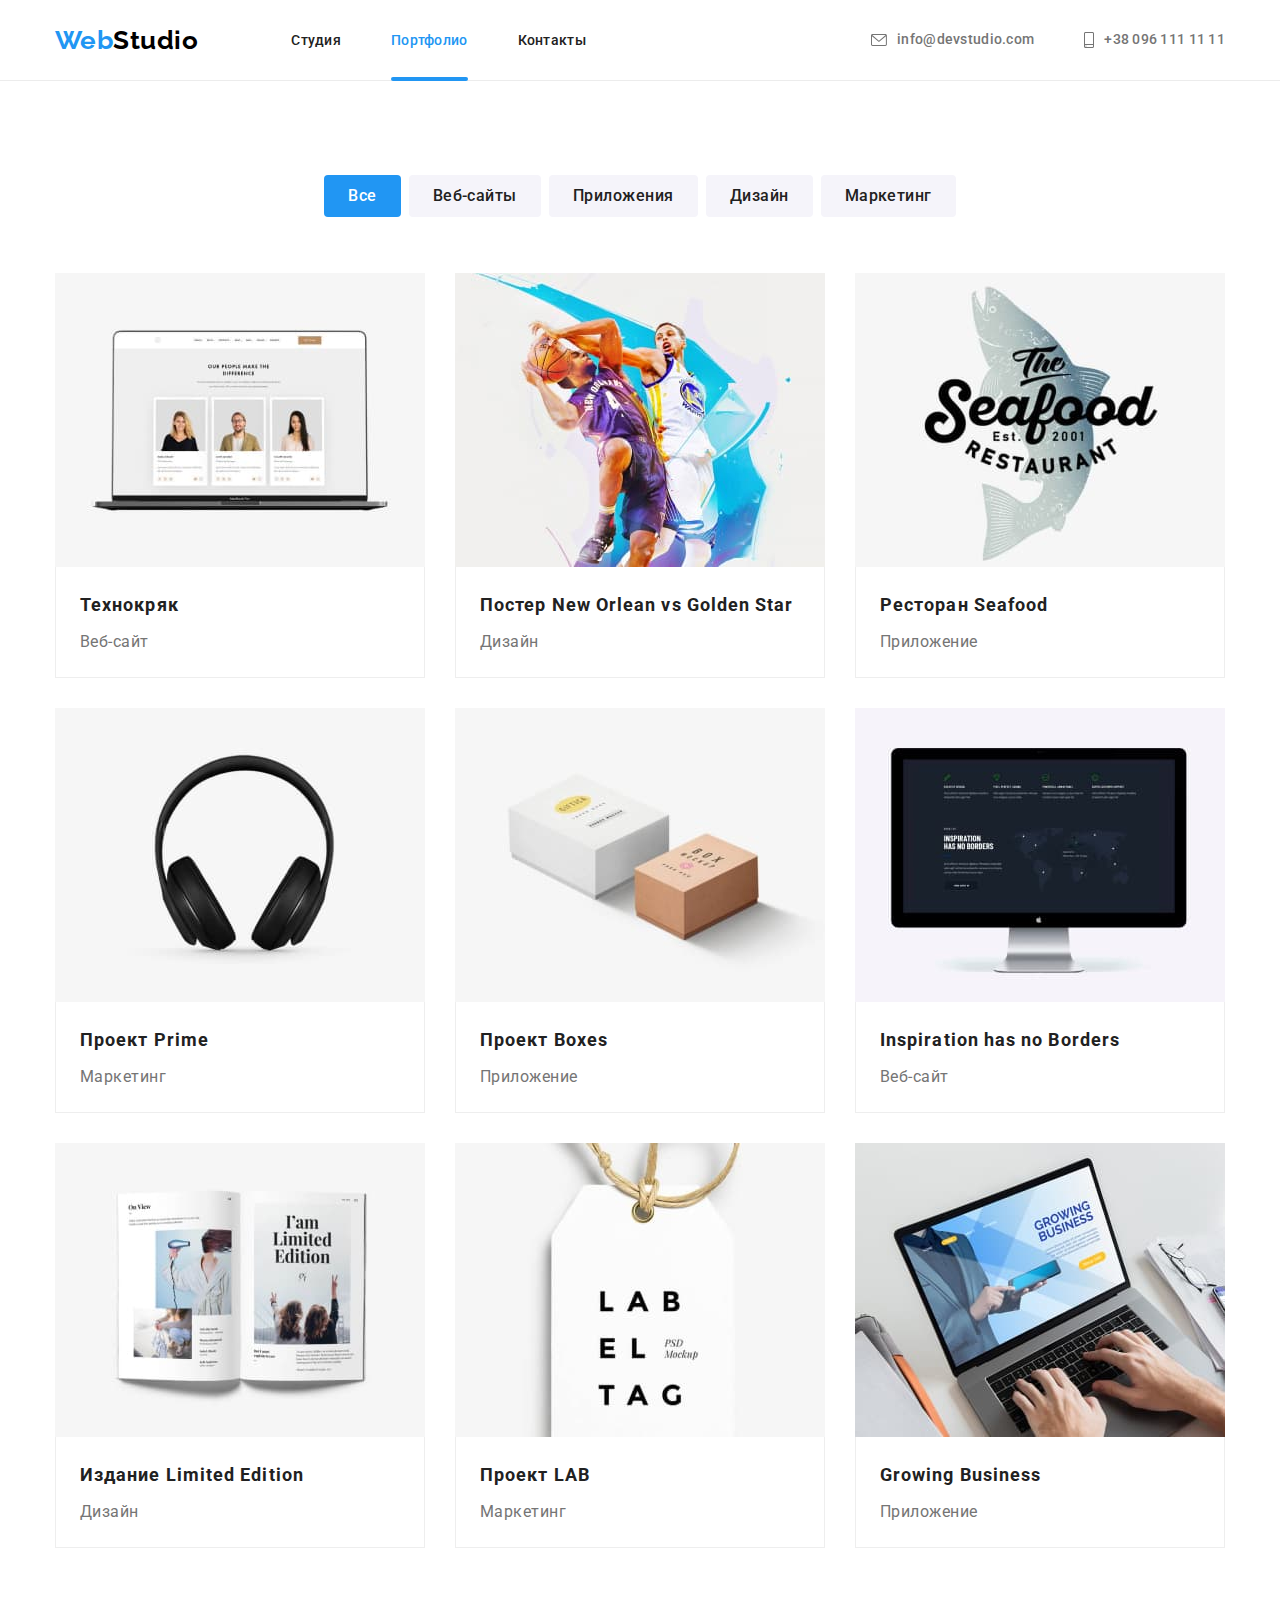
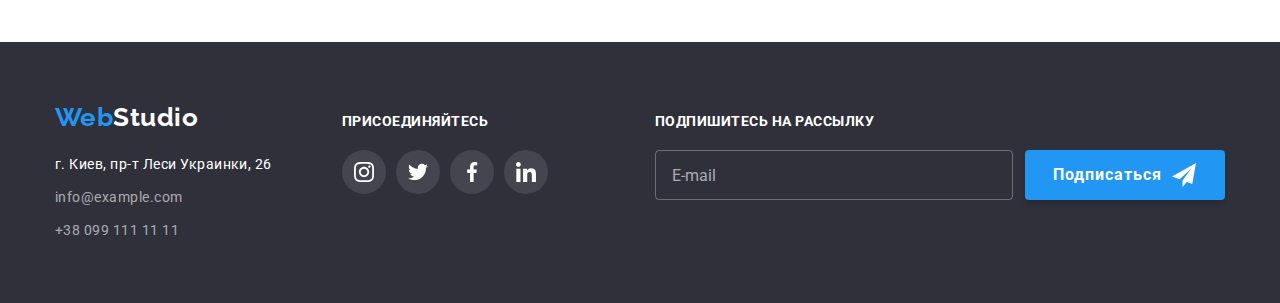
==== portfolio.html @ 930c1655 "basic-hw6-copied" ====
<!DOCTYPE html>
<html lang="ru">

<head>
    <meta charset="UTF-8">
    <meta http-equiv="X-UA-Compatible" content="IE=edge">
    <meta name="viewport" content="width=device-width, initial-scale=1.0">
    <title>Portfolio</title>
    <link rel="stylesheet" href="https://cdnjs.cloudflare.com/ajax/libs/modern-normalize/1.0.0/modern-normalize.min.css">
    <link rel="preconnect" href="https://fonts.gstatic.com">
    <link href="https://fonts.googleapis.com/css2?family=Raleway:wght@700&family=Roboto:wght@400;500;700&display=swap"
        rel="stylesheet">
    <link rel="stylesheet" href="./css/styles.css">
</head>

<body>
    <!-- Header -->
    <header class="header">
        <div class="container header-container">
        <nav class="navigation">
            <a href="./index.html" class="logo-header link" lang="en"><span class="blue-logo-header">Web</span>Studio</a>

            <ul class="navigation-list list">
                <li class="menu-item"><a href="./index.html" class="navigation-link link">Студия</a></li>
                <li class="menu-item"><a href="" class="navigation-link current link">Портфолио</a></li>
                <li class="menu-item"><a href="" class="navigation-link link">Контакты</a></li>
            </ul>
        </nav>
        
        <ul class="header-contacts list">
            <li class="menu-item">
                <a href="mailto:info@devstudio.com" class="contacts-header link">
                <svg class="contact-icon" width="16" height="12">
                    <use href="./images/icons.svg#icon-envelope"></use>
                </svg>
                <span>info@devstudio.com</span>
            </a>
        </li>
            <li class="menu-item">
                <a href="tel:+380961111111" class="contacts-header link">
                    <svg class="contact-icon" width="10" height="16">
                        <use href="./images/icons.svg#icon-smartphone"></use>
                    </svg>
                    <span>+38 096 111 11 11</span>
                </a>
            </li>
        </ul>
        </div>
    </header>

    <!-- Main content -->
    <main>
        <section class="section">
            <div class="container">
            <h1 class="section-title hidden">Портфолио</h1>
            <ul class="filter list">
                <li class="filter-item"><button type="button" class="filter-button main">Все</button></li>
                <li class="filter-item"><button type="button" class="filter-button">Веб-сайты</button></li>
                <li class="filter-item"><button type="button" class="filter-button">Приложения</button></li>
                <li class="filter-item"><button type="button" class="filter-button">Дизайн</button></li>
                <li class="filter-item"><button type="button" class="filter-button">Маркетинг</button></li>
            </ul>
            <ul class="list-of-works list">
                <li class="work-example">
                    <a href="" class="work-example-link link">
                        <div class="work-example-img-wrapper">
                            <img src="./images/portfolioimg1.jpeg" alt="Веб-сайт открыт на ноутбуке" width="370">
                            <p class="overlay">Технокряк это современная площадка распространения коронавируса. Компании используют эту платформу
                                для цифрового
                                шпионажа и атак на защищённые сервера конкурентов.</p>
                        </div>
                        <div class="work-example-text">
                            <h2 class="project-name">Технокряк</h2>
                            <p class="kind-of-work">Веб-сайт</p>
                        </div>
                    </a>
                </li>
                <li class="work-example">
                    <a href="" class="work-example-link link">
                        <div class="work-example-img-wrapper">
                        <img src="./images/portfolioimg2.jpeg" alt="Двое игроков баскетбольной команды" width="370">
                        <p class="overlay">Технокряк это современная площадка распространения коронавируса. Компании используют эту платформу
                            для цифрового
                            шпионажа и атак на защищённые сервера конкурентов.</p>
                            </div>
                        <div class="work-example-text">
                            <h2 class="project-name">Постер New Orlean vs Golden Star</h2>
                            <p class="kind-of-work">Дизайн</p>
                        </div>
                    </a>
                </li>
                <li class="work-example">
                    <a href="" class="work-example-link link">
                        <div class="work-example-img-wrapper">
                        <img src="./images/portfolioimg3.jpeg" alt="Логотип рыбного ресторана" width="370">
                        <p class="overlay">Технокряк это современная площадка распространения коронавируса. Компании используют эту платформу
                            для цифрового
                            шпионажа и атак на защищённые сервера конкурентов.</p>
                        </div>
                        <div class="work-example-text">
                            <h2 class="project-name">Ресторан Seafood</h2>
                            <p class="kind-of-work">Приложение</p>
                        </div>
                    </a>
                </li>
                <li class="work-example">
                    <a href="" class="work-example-link link">
                        <div class="work-example-img-wrapper">
                        <img src="./images/portfolioimg4.jpeg" alt="Беспроводные накладные наушники" width="370">
                        <p class="overlay">Технокряк это современная площадка распространения коронавируса. Компании используют эту платформу
                            для цифрового
                            шпионажа и атак на защищённые сервера конкурентов.</p>
                        </div>
                        <div class="work-example-text">
                            <h2 class="project-name">Проект Prime</h2>
                            <p class="kind-of-work">Маркетинг</p>
                        </div>
                    </a>
                </li>
                <li class="work-example">
                    <a href="" class="work-example-link link">
                        <div class="work-example-img-wrapper">
                        <img src="./images/portfolioimg5.jpeg" alt="Белая и коричневая коробки" width="370">
                        <p class="overlay">Технокряк это современная площадка распространения коронавируса. Компании используют эту платформу
                            для цифрового
                            шпионажа и атак на защищённые сервера конкурентов.</p>
                        </div>
                        <div class="work-example-text">
                            <h2 class="project-name">Проект Boxes</h2>
                            <p class="kind-of-work">Приложение</p>
                        </div>
                    </a>
                </li>
                <li class="work-example">
                    <a href="" class="work-example-link link">
                        <div class="work-example-img-wrapper">
                        <img src="./images/portfolioimg6.jpeg" alt="Веб-сайт на экране компьютера" width="370">
                        <p class="overlay">Технокряк это современная площадка распространения коронавируса. Компании используют эту платформу
                            для цифрового
                            шпионажа и атак на защищённые сервера конкурентов.</p>
                        </div>
                        <div class="work-example-text">
                            <h2 class="project-name">Inspiration has no Borders</h2>
                            <p class="kind-of-work">Веб-сайт</p>
                        </div>
                    </a>
                </li>
                <li class="work-example">
                    <a href="" class="work-example-link link">
                        <div class="work-example-img-wrapper">
                        <img src="./images/portfolioimg7.jpeg" alt="Открытый глянцевый журнал" width="370">
                        <p class="overlay">Технокряк это современная площадка распространения коронавируса. Компании используют эту платформу
                            для цифрового
                            шпионажа и атак на защищённые сервера конкурентов.</p>
                        </div>
                        <div class="work-example-text">
                            <h2 class="project-name">Издание Limited Edition</h2>
                            <p class="kind-of-work">Дизайн</p>
                        </div>
                    </a> 
                </li>
                <li class="work-example">
                    <a href="" class="work-example-link link">
                        <div class="work-example-img-wrapper">
                        <img src="./images/portfolioimg8.jpeg" alt="Картонная бирка" width="370">
                        <p class="overlay">Технокряк это современная площадка распространения коронавируса. Компании используют эту платформу
                            для цифрового
                            шпионажа и атак на защищённые сервера конкурентов.</p>
                        </div>
                        <div class="work-example-text">
                            <h2 class="project-name">Проект LAB</h2>
                            <p class="kind-of-work">Маркетинг</p>
                        </div>
                    </a>
                </li>
                <li class="work-example">
                    <a href="" class="work-example-link link">
                        <div class="work-example-img-wrapper">
                        <img src="./images/portfolioimg9.jpeg" alt="Человек пользуется приложением на ноутбуке" width="370">
                        <p class="overlay">Технокряк это современная площадка распространения коронавируса. Компании используют эту платформу
                            для цифрового
                            шпионажа и атак на защищённые сервера конкурентов.</p>
                        </div>
                        <div class="work-example-text">
                            <h2 class="project-name" lang="en">Growing Business</h2>
                            <p class="kind-of-work">Приложение</p>
                        </div>
                    </a>
                </li>
            </ul>
            </div>
        </section>
    </main>

    <!-- Footer -->
    <footer class="footer">
        <div class="container footer-container">
        <div class="footer-div-one">
        <a href="" class="logo-footer link" lang="en"><span class="blue-logo-footer">Web</span>Studio</a>
        <ul class="list">
            <li class="list-item"><address><p class="address">г. Киев, пр-т Леси Украинки, 26</p></address></li>
            <li class="list-item"><a href="mailto:info@example.com" class="contacts-footer link">info@example.com</a></li>
            <li class="list-item"><a href="tel:+380991111111" class="contacts-footer link">+38 099 111 11 11</a></li>
        </ul>
        </div>
       

        <div class="footer-div-two">
            <h3 class="join-us">присоединяйтесь</h3>
            <ul class="social-list list">
                <li class="social-list-item">
                    <a href="" class="social-list-link in-footer link">
                        <svg class="social-list-icon">
                            <use href="./images/icons.svg#icon-instagram"></use>
                        </svg>
                    </a>
                </li>
                <li class="social-list-item">
                    <a href="" class="social-list-link in-footer link">
                        <svg class="social-list-icon">
                            <use href="./images/icons.svg#icon-twitter"></use>
                        </svg>
                    </a>
                </li>
                <li class="social-list-item">
                    <a href="" class="social-list-link in-footer link">
                        <svg class="social-list-icon">
                            <use href="./images/icons.svg#icon-facebook"></use>
                        </svg>
                    </a>
                </li>
                <li class="social-list-item">
                    <a href="" class="social-list-link in-footer link">
                        <svg class="social-list-icon">
                            <use href="./images/icons.svg#icon-linkedin"></use>
                        </svg>
                    </a>
                </li>
            </ul>
        </div>
        <div class="footer-div-three">
            <p class="subscription-form-title">Подпишитесь на рассылку</p>
            <form action="#" class="subscription-form">
                <input type="email" placeholder="E-mail" name="user-email" class="footer-form-email" required>
                <button type="submit" class="subscribe-btn">
                    <span class="subscribe-text">Подписаться</span>
                    <svg class="telegram-icon" width="24" height="24">
                        <use href="./images/icons.svg#icon-telegram"></use>
                    </svg>
                </button>
            </form>
        </div>
        </div>
    </footer>

</body>
</html>
---- css/styles.css ----
:root {
  --primary-background-color: #ffffff;
  --secondary-background-color: #2f303a;
  --third-background-color: #f5f4fa;
  --primary-text-color: #212121;
  --secondary-text-color: #757575;
  --accent-color: #2196f3;
  --black-logo-color: #000000;
  --trird-text-color: rgba(255, 255, 255, 0.6);
  --icon-color: #afb1b8;
}
body {
  background-color: var(--primary-background-color);
  color: var(--primary-text-color);
  font-family: 'Roboto', sans-serif;
  font-style: normal;
  font-weight: normal;
  letter-spacing: 0.03em;
}
h1,
h2,
h3,
h4,
h5,
h6,
p {
  margin-top: 0;
  margin-bottom: 0;
}
ul,
ol {
  margin-top: 0;
  margin-bottom: 0;
  padding-left: 0;
}
img {
  display: block;
  max-width: 100%;
  height: auto;
}
.list {
  list-style: none;
}
.link {
  text-decoration: none;
}
.container {
  width: 1200px;
  padding: 0 15px;
  margin: 0 auto;
}

/* ================== H E A D E R ==================*/
.header {
  border-bottom: 1px solid #ececec;
}
.header-container {
  display: flex;
  align-items: center;
  justify-content: space-between;
}
.navigation {
  display: flex;
  align-items: center;
}
.navigation-list {
  display: flex;
  align-items: center;
}
.header-contacts {
  display: flex;
  align-items: center;
}
.logo-header,
.logo-footer {
  font-family: Raleway;
  font-weight: 700;
  font-size: 26px;
  line-height: 1.19;
  transition: color 250ms cubic-bezier(0.4, 0, 0.2, 1);
}
.logo-header {
  color: var(--black-logo-color);
  margin-right: 93px;
}
.blue-logo-header,
.blue-logo-footer {
  color: var(--accent-color);
}

/* ================== N A V I G A T I O N   S E C T I O N ================== */
.menu-item:not(:last-child) {
  margin-right: 50px;
}
.navigation-link,
.contacts-header {
  font-weight: 500;
  font-size: 14px;
  line-height: 1.14;
  letter-spacing: 0.02em;
  transition: color 250ms cubic-bezier(0.4, 0, 0.2, 1);
}
.navigation-link {
  color: inherit;
  padding: 32px 0;
}
.navigation-link.current {
  color: var(--accent-color);
  position: relative;
}
.navigation-link.current::after {
  content: '';
  display: block;
  position: absolute;
  left: 0;
  bottom: -1px;
  width: 100%;
  height: 4px;
  background: var(--accent-color);
  border-radius: 2px;
}

.logo-header:focus,
.logo-header:hover {
  color: #188ce8;
}
.navigation-link:hover,
.navigation-link:focus,
.logo-footer:hover,
.logo-footer:focus,
.contacts-header:hover,
.contacts-header:focus,
.contacts-footer:focus,
.contacts-footer:hover {
  color: var(--accent-color);
}

/* ================== C O N T A C T S ================== */
.contacts-header {
  color: var(--secondary-text-color);
  display: flex;
  align-items: center;
  padding: 32px 0;
}
.contact-icon {
  margin-right: 10px;
  fill: currentColor;
}

/* ================== H E R O   S E C T I O N ================== */
.hero {
  background-color: #c4c4c4;
  text-align: center;
  padding-top: 200px;
  padding-bottom: 200px;
  margin-left: auto;
  margin-right: auto;
  background-image: linear-gradient(rgba(47, 48, 58, 0.4), rgba(47, 48, 58, 0.4)),
    url(../images/background.jpeg);
  background-size: cover;
  max-width: 1600px;
}
.hero-title {
  color: #ffffff;
  width: 696px;
  font-weight: 900;
  font-size: 44px;
  line-height: 1.36;
  letter-spacing: 0.06em;
  margin-top: 0;
  margin-bottom: 30px;
  text-align: center;
  margin-left: auto;
  margin-right: auto;
}
.button {
  color: #ffffff;
  font-family: inherit;
  font-weight: 700;
  font-size: 16px;
  line-height: 1.88;
  letter-spacing: 0.06em;
  padding: 10px 32px;
  background: var(--accent-color);
  box-shadow: 0px 4px 4px rgba(0, 0, 0, 0.15);
  border-color: transparent;
  border-radius: 4px;
  border-width: 0;
  cursor: pointer;
  transition: background-color 250ms cubic-bezier(0.4, 0, 0.2, 1);
}
.button:focus,
.button:hover {
  background-color: #188ce8;
}
.hero-title,
.advantages-title,
.join-us,
.works-list-text,
.subscription-form-title {
  text-transform: uppercase;
}

/* ================== O T H E R   S E C T I O N S ==================*/
.advantages {
  padding-top: 94px;
}
.section {
  padding-bottom: 94px;
  padding-top: 94px;
}
.section-title {
  font-weight: 700;
  font-size: 36px;
  line-height: 1.17;
  text-align: center;
  margin-bottom: 50px;
  margin-top: 0;
}
.hidden {
  position: absolute;
  width: 1px;
  height: 1px;
  margin: -1px;
  border: 0;
  padding: 0;
  white-space: nowrap;
  clip-path: inset(100%);
  clip: rect(0 0 0 0);
  overflow: hidden;
}
/* ================== A D V A N T A G E S SECTION ================== */
.advantages-list {
  display: flex;
  margin-top: -30px;
  margin-left: -30px;
}
.advantages-list-item {
  margin-left: 30px;
  margin-top: 30px;
  flex-basis: calc((100% - 120px) / 4);
}
.advantages-title {
  margin-bottom: 10px;
}
.advantages-title,
.join-us,
.works-list-text,
.subscription-form-title {
  font-weight: 700;
  font-size: 14px;
  line-height: 1.14;
  margin-top: 0;
}
.advantages-text {
  color: var(--secondary-text-color);
  font-size: 14px;
  line-height: 1.71;
  margin: 0;
}
.icon {
  background-color: var(--third-background-color);
  width: 270px;
  height: 120px;
  margin-bottom: 30px;
  padding: 25px 100px;
  border-radius: 4px;
}
/* WORKS SECTION */
.works-list {
  display: flex;
  margin-top: -30px;
  margin-left: -30px;
}
.works-list-item {
  position: relative;
  margin-top: 30px;
  margin-left: 30px;
  flex-basis: calc((100% - 90px) / 3);
}
.works-list-text {
  position: absolute;
  bottom: 0;
  text-align: center;
  padding-top: 27px;
  padding-bottom: 27px;
  width: 100%;
  height: 70px;
  color: #ffffff;
  background: rgba(47, 48, 58, 0.8);
}

/* ================== T E A M   S E C T I O N ================== */
.team {
  background-color: var(--third-background-color);
}
.team-member-list {
  display: flex;
  margin-top: -30px;
  margin-left: -30px;
}
.team-member-list-content {
  padding-top: 30px;
  padding-bottom: 30px;
  padding-left: 32px;
  padding-right: 32px;
  text-align: center;
}
.team-member {
  background-color: var(--primary-background-color);
  margin-top: 30px;
  margin-left: 30px;
  flex-basis: calc((100% - 120px) / 4);
  box-shadow: 0px 1px 3px rgba(0, 0, 0, 0.12), 0px 1px 1px rgba(0, 0, 0, 0.14),
    0px 2px 1px rgba(0, 0, 0, 0.2);
  border-radius: 0px 0px 4px 4px;
}
.team-member-name {
  font-weight: 500;
  font-size: 16px;
  line-height: 1.19;
  margin-bottom: 10px;
}
.team-member-position {
  color: var(--secondary-text-color);
  font-size: 16px;
  line-height: 1.19;
  margin-top: 0;
  margin-bottom: 16px;
}
.social-list {
  display: flex;
  justify-content: space-between;
}
.social-list-link {
  display: flex;
  align-items: center;
  justify-content: center;
  width: 44px;
  height: 44px;
  background-color: #ffffff;
  border-radius: 50%;
  color: var(--icon-color);
  transition: background-color 250ms cubic-bezier(0.4, 0, 0.2, 1);
}
.social-list-link:hover,
.social-list-link:focus {
  background-color: var(--accent-color);
}
.social-list-icon {
  width: 20px;
  height: 20px;
  fill: currentColor;
  transition: fill 250ms cubic-bezier(0.4, 0, 0.2, 1);
}
.social-list-link:hover .social-list-icon,
.social-list-link:focus .social-list-icon {
  fill: #ffffff;
}
/* ================== C L I E N T   S E C T I O N ================== */
.client-list {
  display: flex;
  margin-top: -30px;
  margin-left: -30px;
}
.client {
  display: flex;
  margin-top: 30px;
  margin-left: 30px;
  flex-basis: calc((100% - 180px) / 6);
}
.client-link {
  display: flex;
  justify-content: center;
  align-items: center;
  width: 170px;
  height: 92px;
  background-color: #ffffff;
  border: 1px solid #afb1b8;
  border-radius: 4px;
  color: var(--icon-color);
  transition: border-color 250ms cubic-bezier(0.4, 0, 0.2, 1);
}
.client-icon {
  fill: currentColor;
  transition: fill 250ms cubic-bezier(0.4, 0, 0.2, 1);
}
.client-link:hover .client-icon,
.client-link:focus .client-icon {
  fill: var(--accent-color);
}
.client-link:hover,
.client-link:focus {
  border-color: var(--accent-color);
}
/* Footer */
.footer-container {
  display: flex;
  align-items: baseline;
}
.footer {
  background-color: var(--secondary-background-color);
  padding-top: 60px;
  padding-bottom: 60px;
}
.footer-div-one {
  margin-right: 70px;
}
.footer-div-two {
  width: 206px;
}
.footer-div-three {
  margin-left: auto;
}
.list-item:not(:last-child) {
  margin-bottom: 9px;
}
.logo-footer {
  color: #ffffff;
  margin-bottom: 20px;
  display: block;
  transition: color 250ms cubic-bezier(0.4, 0, 0.2, 1);
}
.address {
  font-style: normal;
  font-size: 14px;
  line-height: 1.71;
  color: #ffffff;
}
.contacts-footer {
  font-size: 14px;
  line-height: 1.71;
  color: var(--trird-text-color);
  transition: color 250ms cubic-bezier(0.4, 0, 0.2, 1);
}
.join-us,
.subscription-form-title {
  color: #ffffff;
  margin-bottom: 20px;
}
.social-list-link.in-footer {
  background: rgba(255, 255, 255, 0.1);
  color: #ffffff;
}
.social-list-link.in-footer:hover,
.social-list-link.in-footer:focus {
  background-color: var(--accent-color);
}
.footer-form-email {
  width: 358px;
  height: 50px;
  border: 1px solid rgba(255, 255, 255, 0.3);
  border-radius: 4px;
  background-color: transparent;
  color: #ffffff;
  padding-left: 16px;
  margin-right: 12px;
}
.footer-form-email::placeholder {
  font-size: 16px;
  line-height: 1.25;
  color: rgba(255, 255, 255, 0.6);
}
.subscription-form {
  display: flex;
  margin-left: auto;
}
.subscribe-btn {
  display: flex;
  align-items: center;
  font-weight: 700;
  font-size: 16px;
  line-height: 1.875;
  letter-spacing: 0.06em;
  width: 200px;
  height: 50px;
  background: var(--accent-color);
  color: #ffffff;
  border-radius: 4px;
  cursor: pointer;
  border-color: transparent;
  border-width: 0px;
  box-shadow: 0px 4px 4px rgba(0, 0, 0, 0.15);
  padding: 10px 28px;
  transition: background-color 250ms cubic-bezier(0.4, 0, 0.2, 1);
}
.subscribe-btn:focus,
.subscribe-btn:hover {
  background-color: #188ce8;
}
.telegram-icon {
  margin-left: 10px;
}

/* ================== P O R T F O L I O styles of main content ==================*/
.filter {
  display: flex;
  justify-content: center;
  margin-bottom: 56px;
}
.filter-item:not(:last-child) {
  margin-right: 8px;
}
.filter-button.main {
  background-color: var(--accent-color);
  color: #ffffff;
}
.filter-button {
  font-family: inherit;
  font-weight: 500;
  font-size: 16px;
  line-height: 1.63;
  text-align: center;
  letter-spacing: inherit;
  color: inherit;
  background: var(--third-background-color);
  cursor: pointer;
  border-radius: 4px;
  border-color: transparent;
  padding: 6px 22px;
  transition: color 250ms cubic-bezier(0.4, 0, 0.2, 1),
    background-color 250ms cubic-bezier(0.4, 0, 0.2, 1),
    box-shadow 250ms cubic-bezier(0.4, 0, 0.2, 1);
}
.filter-button:hover,
.filter-button:focus {
  color: #ffffff;
  background-color: var(--accent-color);
  box-shadow: 0px 3px 1px rgba(0, 0, 0, 0.1), 0px 1px 2px rgba(0, 0, 0, 0.08),
    0px 2px 2px rgba(0, 0, 0, 0.12);
}
.list-of-works {
  display: flex;
  flex-wrap: wrap;
  margin-top: -30px;
  margin-left: -30px;
}
.work-example {
  margin-left: 30px;
  margin-top: 30px;
  flex-basis: calc((100% - 90px) / 3);
  display: flex;
}
.work-example-text {
  padding: 20px 24px;
  border-right: 1px solid #eeeeee;
  border-left: 1px solid #eeeeee;
  border-bottom: 1px solid #eeeeee;
}
.work-example-link {
  transition: box-shadow 250ms cubic-bezier(0.4, 0, 0.2, 1);
}
.work-example-link:focus,
.work-example-link:hover {
  box-shadow: 0px 1px 1px rgba(0, 0, 0, 0.12), 0px 4px 4px rgba(0, 0, 0, 0.06),
    1px 4px 6px rgba(0, 0, 0, 0.16);
}
.project-name {
  margin-bottom: 4px;
  font-weight: 700;
  font-size: 18px;
  line-height: 2;
  letter-spacing: 0.06em;
  color: var(--primary-text-color);
}
.kind-of-work {
  font-size: 16px;
  line-height: 1.88;
  color: var(--secondary-text-color);
}
.work-example-img-wrapper {
  position: relative;
  overflow: hidden;
}
.overlay {
  position: absolute;
  top: 0;
  left: 0;
  height: 294px;
  width: 100%;
  background: rgba(33, 150, 243, 0.9);
  color: #ffffff;
  font-size: 18px;
  line-height: 1.56;
  padding: 63px 24px;
  overflow: auto;
  transform: translateY(100%);
  transition: transform 250ms cubic-bezier(0.4, 0, 0.2, 1);
}
.work-example-link:hover .overlay,
.work-example-link:focus .overlay {
  transform: translateY(0%);
}

/* ================== B A C K D R O P ================== */
.backdrop {
  position: fixed;
  top: 0;
  left: 0;
  z-index: 10;
  width: 100vw;
  height: 100vh;
  background: rgba(0, 0, 0, 0.2);
  transition: opacity 250ms cubic-bezier(0.4, 0, 0.2, 1),
    visibility 250ms cubic-bezier(0.4, 0, 0.2, 1);
}
.modal {
  position: absolute;
  top: 50%;
  left: 50%;
  transform: translate(-50%, -50%);
  width: 528px;
  height: 581px;
  padding: 40px;
  background: #ffffff;
  border-radius: 4px;
}
.close-btn {
  position: absolute;
  top: 8px;
  right: 8px;
  display: flex;
  justify-content: center;
  align-items: center;
  width: 30px;
  height: 30px;
  color: #000000;
  background: transparent;
  border: 1px solid rgba(0, 0, 0, 0.1);
  border-radius: 50%;
  cursor: pointer;
}
.close-btn:hover .close-btn-icon,
.close-btn:focus .close-btn-icon {
  fill: var(--accent-color);
}

.close-btn-icon {
  width: 11px;
  height: 11px;
  padding: 0;
  transition: fill 250ms cubic-bezier(0.4, 0, 0.2, 1);
}
.is-hidden {
  opacity: 0;
  visibility: hidden;
  pointer-events: none;
}
/* ================== F O R M ================== */
.modal-form {
  display: flex;
  flex-direction: column;
}
.form-title {
  font-weight: 700;
  font-size: 20px;
  line-height: 1.15;
  text-align: center;
  margin-bottom: 12px;
}
.main-form-label {
  font-size: 12px;
  line-height: 1.166;
  letter-spacing: 0.01em;
  color: var(--secondary-text-color);
  margin-bottom: 4px;
  margin-top: 10px;
}
.main-form-label.first {
  margin-top: 0;
}
.modal-form-input,
.user-message-input {
  width: 100%;
  height: 40px;
  border: 1px solid rgba(33, 33, 33, 0.2);
  border-radius: 4px;
}
.modal-form-input {
  padding-left: 42px;
  transition: border-color 250ms cubic-bezier(0.4, 0, 0.2, 1);
}
.modal-form-input:focus {
  border-color: var(--accent-color);
  outline: none;
}
.modal-form-input:focus + .form-icon {
  fill: var(--accent-color);
}
.user-message-input {
  height: 120px;
  padding: 12px 16px;
  resize: none;
  margin-bottom: 20px;
  transition: border-color 250ms cubic-bezier(0.4, 0, 0.2, 1);
}
.user-message-input:focus {
  border-color: var(--accent-color);
  outline: none;
}
.user-message-input::placeholder {
  color: rgba(117, 117, 117, 0.5);
  font-size: 12px;
  line-height: 1.166;
  letter-spacing: 0.01em;
}
.input-field {
  position: relative;
}
.form-icon {
  position: absolute;
  top: 50%;
  left: 15px;
  transform: translateY(-50%);
  transition: fill 250ms cubic-bezier(0.4, 0, 0.2, 1);
}
.agree-with-conditions-text {
  display: inline-block;
  font-size: 14px;
  line-height: 1.714;
  color: var(--secondary-text-color);
}
.checkbox-icon {
  vertical-align: middle;
  background: #ffffff;
  width: 16px;
  height: 15px;
  border: 2px solid #212121;
  border-radius: 2px;
  margin-right: 5px;
  transition: box-shadow 250ms cubic-bezier(0.4, 0, 0.2, 1);
}
.checkbox:checked + .checkbox-icon {
  background-color: var(--accent-color);
  border: transparent;
}
.checkbox:focus + .checkbox-icon {
  box-shadow: 0px 4px 4px rgba(0, 0, 0, 0.15);
}
.agree-with-conditions-text {
  margin-left: auto;
  margin-right: auto;
  margin-bottom: 30px;
}
.form-button {
  font-weight: 700;
  font-size: 16px;
  line-height: 1.875;
  letter-spacing: 0.06em;
  width: 200px;
  height: 50px;
  color: #ffffff;
  background: #2196f3;
  box-shadow: 0px 4px 4px rgba(0, 0, 0, 0.15);
  border-color: transparent;
  border-radius: 4px;
  border-width: 0;
  margin: 0 auto;
  transition: background-color 250ms cubic-bezier(0.4, 0, 0.2, 1);
}
.form-button:focus,
.form-button:hover {
  background-color: #188ce8;
}
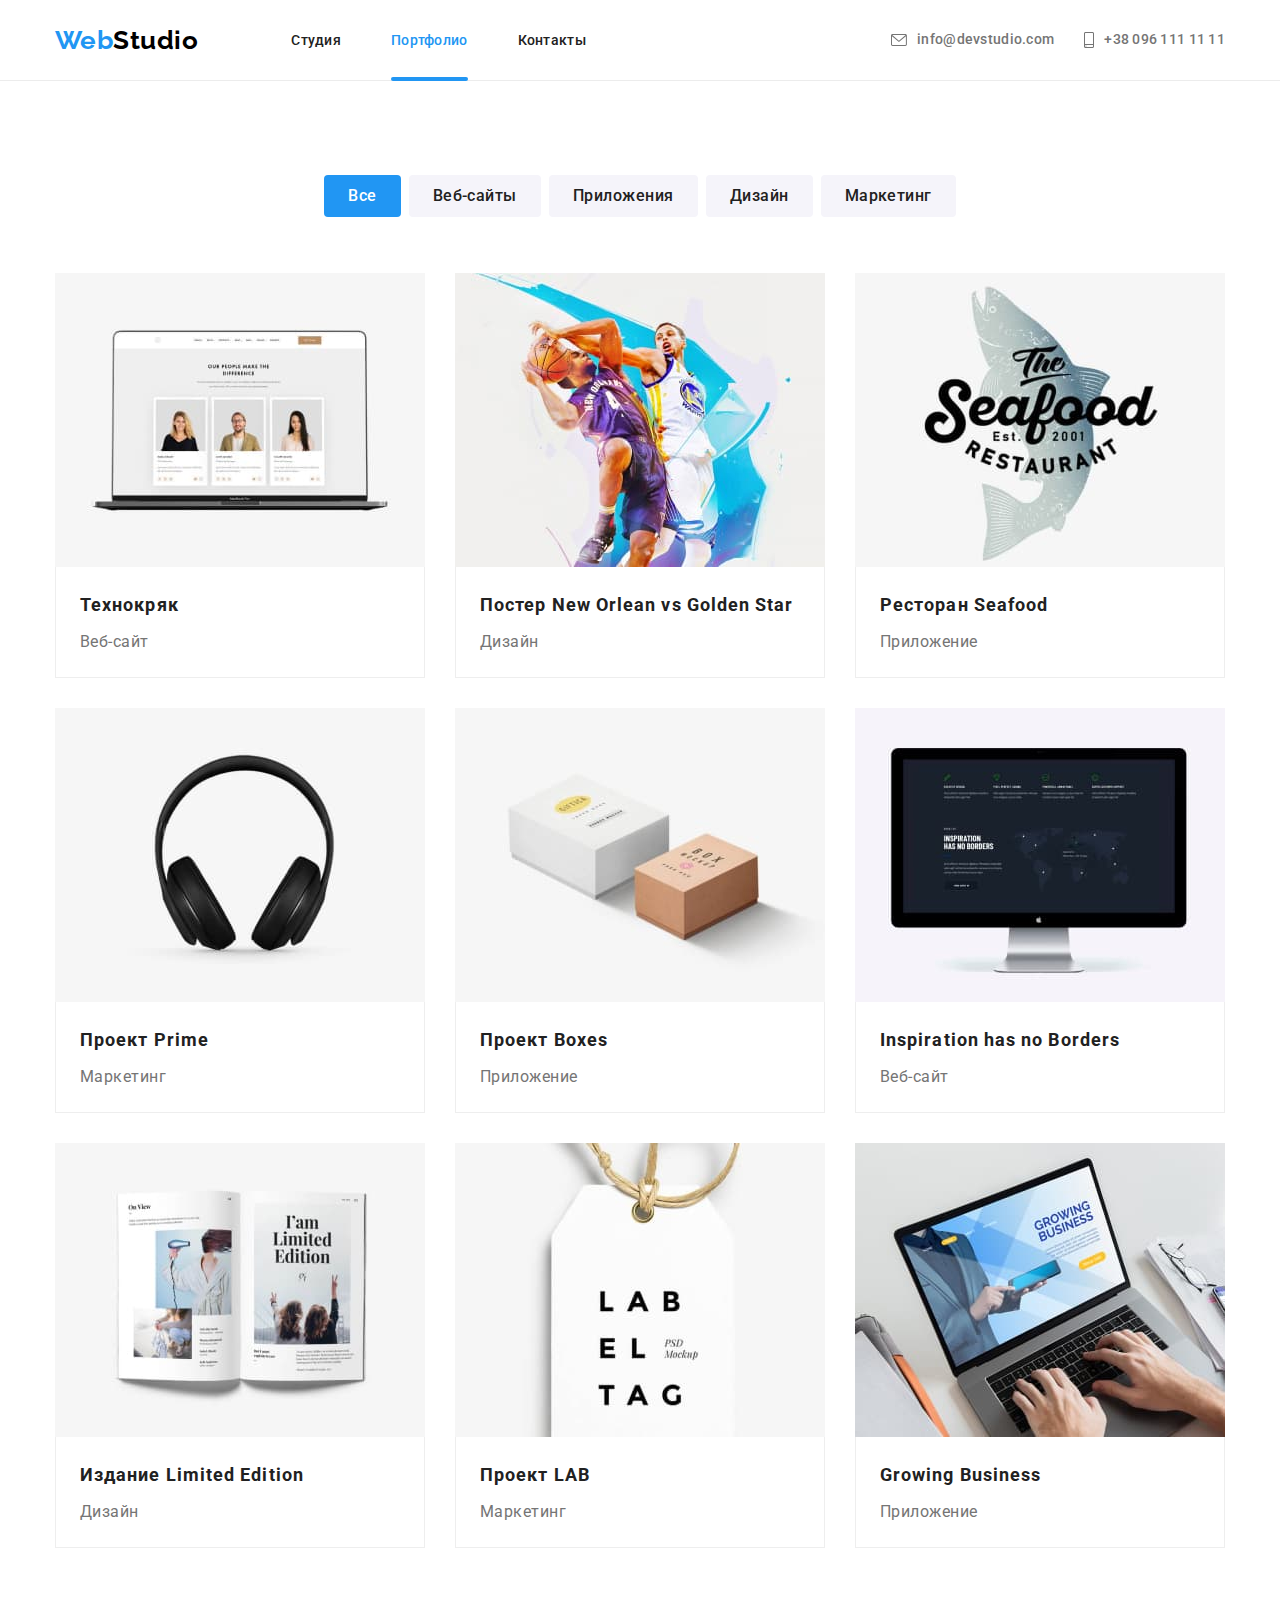
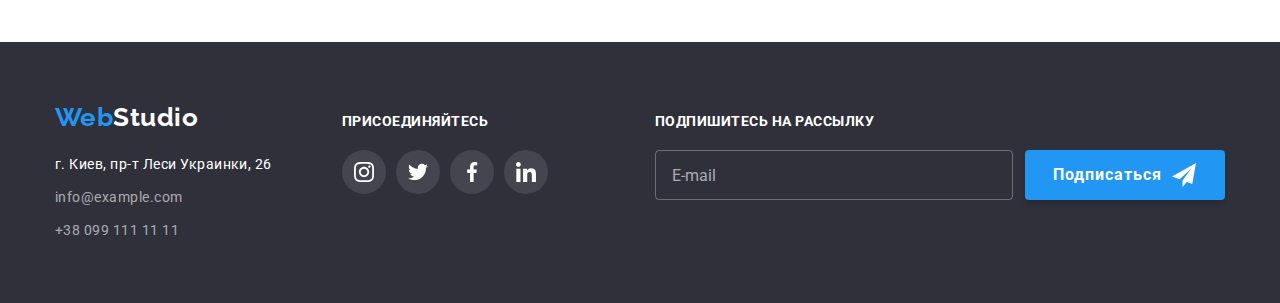
==== commit 28f4eb78: "hw-7-done" ====
--- a/portfolio.html
+++ b/portfolio.html
@@ -10,35 +10,35 @@
     <link rel="preconnect" href="https://fonts.gstatic.com">
     <link href="https://fonts.googleapis.com/css2?family=Raleway:wght@700&family=Roboto:wght@400;500;700&display=swap"
         rel="stylesheet">
-    <link rel="stylesheet" href="./css/styles.css">
+    <link rel="stylesheet" href="./css/main.min.css">
 </head>
 
 <body>
     <!-- Header -->
     <header class="header">
-        <div class="container header-container">
-        <nav class="navigation">
-            <a href="./index.html" class="logo-header link" lang="en"><span class="blue-logo-header">Web</span>Studio</a>
-
-            <ul class="navigation-list list">
-                <li class="menu-item"><a href="./index.html" class="navigation-link link">Студия</a></li>
-                <li class="menu-item"><a href="" class="navigation-link current link">Портфолио</a></li>
-                <li class="menu-item"><a href="" class="navigation-link link">Контакты</a></li>
+        <div class="container header__container">
+        <nav class="header__navigation">
+            <a href="./index.html" class="logo logo--black link" lang="en"><span class="logo--blue">Web</span>Studio</a>
+
+            <ul class="menu list">
+                <li class="menu__item"><a href="./index.html" class="menu__link link">Студия</a></li>
+                <li class="menu__item"><a href="" class="menu__link menu__link--current link">Портфолио</a></li>
+                <li class="menu__item"><a href="" class="menu__link link">Контакты</a></li>
             </ul>
         </nav>
         
-        <ul class="header-contacts list">
-            <li class="menu-item">
-                <a href="mailto:info@devstudio.com" class="contacts-header link">
-                <svg class="contact-icon" width="16" height="12">
+        <ul class="contacts header__contacts list">
+            <li class="contacts__item contacts__item--in-header">
+                <a href="mailto:info@devstudio.com" class="contacts__link contacts__link--in-header link">
+                <svg class="contacts__icon" width="16" height="12">
                     <use href="./images/icons.svg#icon-envelope"></use>
                 </svg>
                 <span>info@devstudio.com</span>
             </a>
         </li>
-            <li class="menu-item">
-                <a href="tel:+380961111111" class="contacts-header link">
-                    <svg class="contact-icon" width="10" height="16">
+            <li class="contacts__item contacts__item--in-header">
+                <a href="tel:+380961111111" class="contacts__link contacts__link--in-header link">
+                    <svg class="contacts__icon" width="10" height="16">
                         <use href="./images/icons.svg#icon-smartphone"></use>
                     </svg>
                     <span>+38 096 111 11 11</span>
@@ -54,136 +54,136 @@
             <div class="container">
             <h1 class="section-title hidden">Портфолио</h1>
             <ul class="filter list">
-                <li class="filter-item"><button type="button" class="filter-button main">Все</button></li>
-                <li class="filter-item"><button type="button" class="filter-button">Веб-сайты</button></li>
-                <li class="filter-item"><button type="button" class="filter-button">Приложения</button></li>
-                <li class="filter-item"><button type="button" class="filter-button">Дизайн</button></li>
-                <li class="filter-item"><button type="button" class="filter-button">Маркетинг</button></li>
-            </ul>
-            <ul class="list-of-works list">
-                <li class="work-example">
-                    <a href="" class="work-example-link link">
-                        <div class="work-example-img-wrapper">
+                <li class="filter__item"><button type="button" class="filter__button filter__button--main">Все</button></li>
+                <li class="filter__item"><button type="button" class="filter__button">Веб-сайты</button></li>
+                <li class="filter__item"><button type="button" class="filter__button">Приложения</button></li>
+                <li class="filter__item"><button type="button" class="filter__button">Дизайн</button></li>
+                <li class="filter__item"><button type="button" class="filter__button">Маркетинг</button></li>
+            </ul>
+            <ul class="portfolio list">
+                <li class="portfolio__item">
+                    <a href="" class="portfolio__link link">
+                        <div class="portfolio__img-wrapper">
                             <img src="./images/portfolioimg1.jpeg" alt="Веб-сайт открыт на ноутбуке" width="370">
-                            <p class="overlay">Технокряк это современная площадка распространения коронавируса. Компании используют эту платформу
+                            <p class="portfolio__overlay">Технокряк это современная площадка распространения коронавируса. Компании используют эту платформу
                                 для цифрового
                                 шпионажа и атак на защищённые сервера конкурентов.</p>
                         </div>
-                        <div class="work-example-text">
-                            <h2 class="project-name">Технокряк</h2>
-                            <p class="kind-of-work">Веб-сайт</p>
-                        </div>
-                    </a>
-                </li>
-                <li class="work-example">
-                    <a href="" class="work-example-link link">
-                        <div class="work-example-img-wrapper">
+                        <div class="portfolio__card-meta">
+                            <h2 class="portfolio__card-name">Технокряк</h2>
+                            <p class="portfolio__card-text">Веб-сайт</p>
+                        </div>
+                    </a>
+                </li>
+                <li class="portfolio__item">
+                    <a href="" class="portfolio__link link">
+                        <div class="portfolio__img-wrapper">
                         <img src="./images/portfolioimg2.jpeg" alt="Двое игроков баскетбольной команды" width="370">
-                        <p class="overlay">Технокряк это современная площадка распространения коронавируса. Компании используют эту платформу
+                        <p class="portfolio__overlay">Технокряк это современная площадка распространения коронавируса. Компании используют эту платформу
                             для цифрового
                             шпионажа и атак на защищённые сервера конкурентов.</p>
                             </div>
-                        <div class="work-example-text">
-                            <h2 class="project-name">Постер New Orlean vs Golden Star</h2>
-                            <p class="kind-of-work">Дизайн</p>
-                        </div>
-                    </a>
-                </li>
-                <li class="work-example">
-                    <a href="" class="work-example-link link">
-                        <div class="work-example-img-wrapper">
+                        <div class="portfolio__card-meta">
+                            <h2 class="portfolio__card-name">Постер New Orlean vs Golden Star</h2>
+                            <p class="portfolio__card-text">Дизайн</p>
+                        </div>
+                    </a>
+                </li>
+                <li class="portfolio__item">
+                    <a href="" class="portfolio__link link">
+                        <div class="portfolio__img-wrapper">
                         <img src="./images/portfolioimg3.jpeg" alt="Логотип рыбного ресторана" width="370">
-                        <p class="overlay">Технокряк это современная площадка распространения коронавируса. Компании используют эту платформу
-                            для цифрового
-                            шпионажа и атак на защищённые сервера конкурентов.</p>
-                        </div>
-                        <div class="work-example-text">
-                            <h2 class="project-name">Ресторан Seafood</h2>
-                            <p class="kind-of-work">Приложение</p>
-                        </div>
-                    </a>
-                </li>
-                <li class="work-example">
-                    <a href="" class="work-example-link link">
-                        <div class="work-example-img-wrapper">
+                        <p class="portfolio__overlay">Технокряк это современная площадка распространения коронавируса. Компании используют эту платформу
+                            для цифрового
+                            шпионажа и атак на защищённые сервера конкурентов.</p>
+                        </div>
+                        <div class="portfolio__card-meta">
+                            <h2 class="portfolio__card-name">Ресторан Seafood</h2>
+                            <p class="portfolio__card-text">Приложение</p>
+                        </div>
+                    </a>
+                </li>
+                <li class="portfolio__item">
+                    <a href="" class="portfolio__link link">
+                        <div class="portfolio__img-wrapper">
                         <img src="./images/portfolioimg4.jpeg" alt="Беспроводные накладные наушники" width="370">
-                        <p class="overlay">Технокряк это современная площадка распространения коронавируса. Компании используют эту платформу
-                            для цифрового
-                            шпионажа и атак на защищённые сервера конкурентов.</p>
-                        </div>
-                        <div class="work-example-text">
-                            <h2 class="project-name">Проект Prime</h2>
-                            <p class="kind-of-work">Маркетинг</p>
-                        </div>
-                    </a>
-                </li>
-                <li class="work-example">
-                    <a href="" class="work-example-link link">
-                        <div class="work-example-img-wrapper">
+                        <p class="portfolio__overlay">Технокряк это современная площадка распространения коронавируса. Компании используют эту платформу
+                            для цифрового
+                            шпионажа и атак на защищённые сервера конкурентов.</p>
+                        </div>
+                        <div class="portfolio__card-meta">
+                            <h2 class="portfolio__card-name">Проект Prime</h2>
+                            <p class="portfolio__card-text">Маркетинг</p>
+                        </div>
+                    </a>
+                </li>
+                <li class="portfolio__item">
+                    <a href="" class="portfolio__link link">
+                        <div class="portfolio__img-wrapper">
                         <img src="./images/portfolioimg5.jpeg" alt="Белая и коричневая коробки" width="370">
-                        <p class="overlay">Технокряк это современная площадка распространения коронавируса. Компании используют эту платформу
-                            для цифрового
-                            шпионажа и атак на защищённые сервера конкурентов.</p>
-                        </div>
-                        <div class="work-example-text">
-                            <h2 class="project-name">Проект Boxes</h2>
-                            <p class="kind-of-work">Приложение</p>
-                        </div>
-                    </a>
-                </li>
-                <li class="work-example">
-                    <a href="" class="work-example-link link">
-                        <div class="work-example-img-wrapper">
+                        <p class="portfolio__overlay">Технокряк это современная площадка распространения коронавируса. Компании используют эту платформу
+                            для цифрового
+                            шпионажа и атак на защищённые сервера конкурентов.</p>
+                        </div>
+                        <div class="portfolio__card-meta">
+                            <h2 class="portfolio__card-name">Проект Boxes</h2>
+                            <p class="portfolio__card-text">Приложение</p>
+                        </div>
+                    </a>
+                </li>
+                <li class="portfolio__item">
+                    <a href="" class="portfolio__link link">
+                        <div class="portfolio__img-wrapper">
                         <img src="./images/portfolioimg6.jpeg" alt="Веб-сайт на экране компьютера" width="370">
-                        <p class="overlay">Технокряк это современная площадка распространения коронавируса. Компании используют эту платформу
-                            для цифрового
-                            шпионажа и атак на защищённые сервера конкурентов.</p>
-                        </div>
-                        <div class="work-example-text">
-                            <h2 class="project-name">Inspiration has no Borders</h2>
-                            <p class="kind-of-work">Веб-сайт</p>
-                        </div>
-                    </a>
-                </li>
-                <li class="work-example">
-                    <a href="" class="work-example-link link">
-                        <div class="work-example-img-wrapper">
+                        <p class="portfolio__overlay">Технокряк это современная площадка распространения коронавируса. Компании используют эту платформу
+                            для цифрового
+                            шпионажа и атак на защищённые сервера конкурентов.</p>
+                        </div>
+                        <div class="portfolio__card-meta">
+                            <h2 class="portfolio__card-name">Inspiration has no Borders</h2>
+                            <p class="portfolio__card-text">Веб-сайт</p>
+                        </div>
+                    </a>
+                </li>
+                <li class="portfolio__item">
+                    <a href="" class="portfolio__link link">
+                        <div class="portfolio__img-wrapper">
                         <img src="./images/portfolioimg7.jpeg" alt="Открытый глянцевый журнал" width="370">
-                        <p class="overlay">Технокряк это современная площадка распространения коронавируса. Компании используют эту платформу
-                            для цифрового
-                            шпионажа и атак на защищённые сервера конкурентов.</p>
-                        </div>
-                        <div class="work-example-text">
-                            <h2 class="project-name">Издание Limited Edition</h2>
-                            <p class="kind-of-work">Дизайн</p>
+                        <p class="portfolio__overlay">Технокряк это современная площадка распространения коронавируса. Компании используют эту платформу
+                            для цифрового
+                            шпионажа и атак на защищённые сервера конкурентов.</p>
+                        </div>
+                        <div class="portfolio__card-meta">
+                            <h2 class="portfolio__card-name">Издание Limited Edition</h2>
+                            <p class="portfolio__card-text">Дизайн</p>
                         </div>
                     </a> 
                 </li>
-                <li class="work-example">
-                    <a href="" class="work-example-link link">
-                        <div class="work-example-img-wrapper">
+                <li class="portfolio__item">
+                    <a href="" class="portfolio__link link">
+                        <div class="portfolio__img-wrapper">
                         <img src="./images/portfolioimg8.jpeg" alt="Картонная бирка" width="370">
-                        <p class="overlay">Технокряк это современная площадка распространения коронавируса. Компании используют эту платформу
-                            для цифрового
-                            шпионажа и атак на защищённые сервера конкурентов.</p>
-                        </div>
-                        <div class="work-example-text">
-                            <h2 class="project-name">Проект LAB</h2>
-                            <p class="kind-of-work">Маркетинг</p>
-                        </div>
-                    </a>
-                </li>
-                <li class="work-example">
-                    <a href="" class="work-example-link link">
-                        <div class="work-example-img-wrapper">
+                        <p class="portfolio__overlay">Технокряк это современная площадка распространения коронавируса. Компании используют эту платформу
+                            для цифрового
+                            шпионажа и атак на защищённые сервера конкурентов.</p>
+                        </div>
+                        <div class="portfolio__card-meta">
+                            <h2 class="portfolio__card-name">Проект LAB</h2>
+                            <p class="portfolio__card-text">Маркетинг</p>
+                        </div>
+                    </a>
+                </li>
+                <li class="portfolio__item">
+                    <a href="" class="portfolio__link link">
+                        <div class="portfolio__img-wrapper">
                         <img src="./images/portfolioimg9.jpeg" alt="Человек пользуется приложением на ноутбуке" width="370">
-                        <p class="overlay">Технокряк это современная площадка распространения коронавируса. Компании используют эту платформу
-                            для цифрового
-                            шпионажа и атак на защищённые сервера конкурентов.</p>
-                        </div>
-                        <div class="work-example-text">
-                            <h2 class="project-name" lang="en">Growing Business</h2>
-                            <p class="kind-of-work">Приложение</p>
+                        <p class="portfolio__overlay">Технокряк это современная площадка распространения коронавируса. Компании используют эту платформу
+                            для цифрового
+                            шпионажа и атак на защищённые сервера конкурентов.</p>
+                        </div>
+                        <div class="portfolio__card-meta">
+                            <h2 class="portfolio__card-name" lang="en">Growing Business</h2>
+                            <p class="portfolio__card-text">Приложение</p>
                         </div>
                     </a>
                 </li>
@@ -194,57 +194,57 @@
 
     <!-- Footer -->
     <footer class="footer">
-        <div class="container footer-container">
-        <div class="footer-div-one">
-        <a href="" class="logo-footer link" lang="en"><span class="blue-logo-footer">Web</span>Studio</a>
-        <ul class="list">
-            <li class="list-item"><address><p class="address">г. Киев, пр-т Леси Украинки, 26</p></address></li>
-            <li class="list-item"><a href="mailto:info@example.com" class="contacts-footer link">info@example.com</a></li>
-            <li class="list-item"><a href="tel:+380991111111" class="contacts-footer link">+38 099 111 11 11</a></li>
+        <div class="container footer__container">
+        <div class="footer__contacts">
+        <a href="" class="logo logo--white link" lang="en"><span class="logo--blue">Web</span>Studio</a>
+        <ul class="contacts list">
+            <li class="contacts__item contacts__item--in-footer"><address><p class="contacts__address">г. Киев, пр-т Леси Украинки, 26</p></address></li>
+            <li class="contacts__item contacts__item--in-footer"><a href="mailto:info@example.com" class="contacts__link contacts__link--in-footer link">info@example.com</a></li>
+            <li class="contacts__item contacts__item--in-footer"><a href="tel:+380991111111" class="contacts__link contacts__link--in-footer link">+38 099 111 11 11</a></li>
         </ul>
         </div>
        
 
-        <div class="footer-div-two">
-            <h3 class="join-us">присоединяйтесь</h3>
+        <div class="footer__social">
+            <h3 class="footer__text">присоединяйтесь</h3>
             <ul class="social-list list">
-                <li class="social-list-item">
-                    <a href="" class="social-list-link in-footer link">
-                        <svg class="social-list-icon">
+                <li class="social-list__item">
+                    <a href="" class="social-list__link social-list__link--in-footer link">
+                        <svg class="social-list__icon">
                             <use href="./images/icons.svg#icon-instagram"></use>
                         </svg>
                     </a>
                 </li>
-                <li class="social-list-item">
-                    <a href="" class="social-list-link in-footer link">
-                        <svg class="social-list-icon">
+                <li class="social-list__item">
+                    <a href="" class="social-list__link social-list__link--in-footer link">
+                        <svg class="social-list__icon">
                             <use href="./images/icons.svg#icon-twitter"></use>
                         </svg>
                     </a>
                 </li>
-                <li class="social-list-item">
-                    <a href="" class="social-list-link in-footer link">
-                        <svg class="social-list-icon">
+                <li class="social-list__item">
+                    <a href="" class="social-list__link social-list__link--in-footer link">
+                        <svg class="social-list__icon">
                             <use href="./images/icons.svg#icon-facebook"></use>
                         </svg>
                     </a>
                 </li>
-                <li class="social-list-item">
-                    <a href="" class="social-list-link in-footer link">
-                        <svg class="social-list-icon">
+                <li class="social-list__item">
+                    <a href="" class="social-list__link social-list__link--in-footer link">
+                        <svg class="social-list__icon">
                             <use href="./images/icons.svg#icon-linkedin"></use>
                         </svg>
                     </a>
                 </li>
             </ul>
         </div>
-        <div class="footer-div-three">
-            <p class="subscription-form-title">Подпишитесь на рассылку</p>
+        <div class="footer__subscribe">
+            <p class="footer__text">Подпишитесь на рассылку</p>
             <form action="#" class="subscription-form">
-                <input type="email" placeholder="E-mail" name="user-email" class="footer-form-email" required>
-                <button type="submit" class="subscribe-btn">
-                    <span class="subscribe-text">Подписаться</span>
-                    <svg class="telegram-icon" width="24" height="24">
+                <input type="email" placeholder="E-mail" name="user-email" class="subscription-form__input" required>
+                <button type="submit" class="button button--with-icon">
+                    <span class="button__text">Подписаться</span>
+                    <svg class="button__icon--end" width="24" height="24">
                         <use href="./images/icons.svg#icon-telegram"></use>
                     </svg>
                 </button>
--- a/css/main.min.css
+++ b/css/main.min.css
@@ -0,0 +1,2 @@
+:root{--primary-background-color: #ffffff;--secondary-background-color: #2f303a;--third-background-color: #f5f4fa;--primary-text-color: #212121;--secondary-text-color: #757575;--accent-color: #2196f3;--black-logo-color: #000000;--trird-text-color: rgba(255, 255, 255, 0.6);--icon-color: #afb1b8}.hidden{position:absolute;width:1px;height:1px;margin:-1px;border:0;padding:0;white-space:nowrap;-webkit-clip-path:inset(100%);clip-path:inset(100%);clip:rect(0 0 0 0);overflow:hidden}body{background-color:var(--primary-background-color);color:var(--primary-text-color);font-family:'Roboto', sans-serif;font-style:normal;font-weight:normal;letter-spacing:0.03em}h1,h2,h3,h4,h5,h6,p{margin-top:0;margin-bottom:0}ul,ol{margin-top:0;margin-bottom:0;padding-left:0}img{display:block;max-width:100%;height:auto}.list{list-style:none}.link{text-decoration:none}.section{padding-bottom:94px;padding-top:94px}.container{width:1200px;padding:0 15px;margin:0 auto}.logo{font-family:Raleway;font-weight:700;font-size:26px;line-height:1.19;-webkit-transition:color 250ms cubic-bezier(0.4, 0, 0.2, 1);transition:color 250ms cubic-bezier(0.4, 0, 0.2, 1)}.logo:hover,.logo:focus{color:var(--accent-color)}.logo--black{color:var(--black-logo-color);margin-right:93px}.logo--white{color:#ffffff;margin-bottom:20px;display:block;-webkit-transition:color 250ms cubic-bezier(0.4, 0, 0.2, 1);transition:color 250ms cubic-bezier(0.4, 0, 0.2, 1)}.logo--blue{color:var(--accent-color)}.header__contacts{display:-webkit-box;display:-ms-flexbox;display:flex;-webkit-box-align:center;-ms-flex-align:center;align-items:center}.contacts__item--in-header:not(:last-child){margin-right:30px}.contacts__link--in-header{font-weight:500;font-size:14px;line-height:1.14;letter-spacing:0.02em;color:var(--secondary-text-color);display:-webkit-box;display:-ms-flexbox;display:flex;-webkit-box-align:center;-ms-flex-align:center;align-items:center;padding:32px 0;-webkit-transition:color 250ms cubic-bezier(0.4, 0, 0.2, 1);transition:color 250ms cubic-bezier(0.4, 0, 0.2, 1)}.contacts__link--in-header:hover,.contacts__link--in-header:focus{color:var(--accent-color)}.contacts__icon{margin-right:10px;fill:currentColor}.contacts__item--in-footer:not(:last-child){margin-bottom:9px}.contacts__link--in-footer{font-size:14px;line-height:1.71;color:var(--trird-text-color);-webkit-transition:color 250ms cubic-bezier(0.4, 0, 0.2, 1);transition:color 250ms cubic-bezier(0.4, 0, 0.2, 1)}.contacts__link--in-footer:hover,.contacts__link--in-footer:focus{color:var(--accent-color)}.button{color:#ffffff;width:200px;height:50px;font-family:inherit;font-weight:700;font-size:16px;line-height:1.875;letter-spacing:0.06em;background:var(--accent-color);-webkit-box-shadow:0px 4px 4px rgba(0,0,0,0.15);box-shadow:0px 4px 4px rgba(0,0,0,0.15);border-color:transparent;border-width:0;border-radius:4px;cursor:pointer;margin:0 auto;-webkit-transition:background-color 250ms cubic-bezier(0.4, 0, 0.2, 1);transition:background-color 250ms cubic-bezier(0.4, 0, 0.2, 1)}.button:focus,.button:hover{background-color:#188ce8}.button--with-icon{display:-webkit-box;display:-ms-flexbox;display:flex;-webkit-box-align:center;-ms-flex-align:center;align-items:center;padding:10px 28px}.button__icon--end{margin-left:10px}.social-list{display:-webkit-box;display:-ms-flexbox;display:flex;-webkit-box-pack:justify;-ms-flex-pack:justify;justify-content:space-between}.social-list__link{display:-webkit-box;display:-ms-flexbox;display:flex;-webkit-box-align:center;-ms-flex-align:center;align-items:center;-webkit-box-pack:center;-ms-flex-pack:center;justify-content:center;width:44px;height:44px;background-color:#ffffff;border-radius:50%;color:var(--icon-color);-webkit-transition:background-color 250ms cubic-bezier(0.4, 0, 0.2, 1);transition:background-color 250ms cubic-bezier(0.4, 0, 0.2, 1)}.social-list__link:hover,.social-list__link:focus{background-color:var(--accent-color)}.social-list__link--in-footer{background:rgba(255,255,255,0.1);color:#ffffff}.social-list__link--in-footer:hover,.social-list__link--in-footer:focus{background-color:var(--accent-color)}.social-list__icon{width:20px;height:20px;fill:currentColor;-webkit-transition:fill 250ms cubic-bezier(0.4, 0, 0.2, 1);transition:fill 250ms cubic-bezier(0.4, 0, 0.2, 1)}.social-list__link:hover .social-list__icon,.social-list__link:focus .social-list__icon{fill:#ffffff}.section-title{font-weight:700;font-size:36px;line-height:1.17;text-align:center;margin-bottom:50px;margin-top:0}.backdrop{position:fixed;top:0;left:0;z-index:10;width:100vw;height:100vh;background:rgba(0,0,0,0.2);-webkit-transition:opacity 250ms cubic-bezier(0.4, 0, 0.2, 1),visibility 250ms cubic-bezier(0.4, 0, 0.2, 1);transition:opacity 250ms cubic-bezier(0.4, 0, 0.2, 1),visibility 250ms cubic-bezier(0.4, 0, 0.2, 1)}.is-hidden{opacity:0;visibility:hidden;pointer-events:none}.modal{position:absolute;top:50%;left:50%;-webkit-transform:translate(-50%, -50%);transform:translate(-50%, -50%);width:528px;height:581px;padding:40px;background:#ffffff;border-radius:4px}.close-btn{position:absolute;top:8px;right:8px;display:-webkit-box;display:-ms-flexbox;display:flex;-webkit-box-pack:center;-ms-flex-pack:center;justify-content:center;-webkit-box-align:center;-ms-flex-align:center;align-items:center;width:30px;height:30px;color:#000000;background:transparent;border:1px solid rgba(0,0,0,0.1);border-radius:50%;cursor:pointer}.close-btn__icon{width:11px;height:11px;padding:0;-webkit-transition:fill 250ms cubic-bezier(0.4, 0, 0.2, 1);transition:fill 250ms cubic-bezier(0.4, 0, 0.2, 1)}.close-btn:hover .close-btn__icon,.close-btn:focus .close-btn__icon{fill:var(--accent-color)}.modal-form{display:-webkit-box;display:-ms-flexbox;display:flex;-webkit-box-orient:vertical;-webkit-box-direction:normal;-ms-flex-direction:column;flex-direction:column}.modal-form__title{font-weight:700;font-size:20px;line-height:1.15;text-align:center;margin-bottom:12px}.modal-form__label{font-size:12px;line-height:1.166;letter-spacing:0.01em;color:var(--secondary-text-color);margin-bottom:4px;margin-top:10px}.modal-form__label--first.first{margin-top:0}.modal-form__input-field{position:relative}.modal-form__input,.modal-form__textarea{width:100%;height:40px;border:1px solid rgba(33,33,33,0.2);border-radius:4px}.modal-form__input{padding-left:42px;-webkit-transition:border-color 250ms cubic-bezier(0.4, 0, 0.2, 1);transition:border-color 250ms cubic-bezier(0.4, 0, 0.2, 1)}.modal-form__input:focus{border-color:var(--accent-color);outline:none}.modal-form__textarea{height:120px;padding:12px 16px;resize:none;margin-bottom:20px;-webkit-transition:border-color 250ms cubic-bezier(0.4, 0, 0.2, 1);transition:border-color 250ms cubic-bezier(0.4, 0, 0.2, 1)}.modal-form__textarea:focus{border-color:var(--accent-color);outline:none}.modal-form__textarea::-webkit-input-placeholder{color:rgba(117,117,117,0.5);font-size:12px;line-height:1.166;letter-spacing:0.01em}.modal-form__textarea:-ms-input-placeholder{color:rgba(117,117,117,0.5);font-size:12px;line-height:1.166;letter-spacing:0.01em}.modal-form__textarea::-ms-input-placeholder{color:rgba(117,117,117,0.5);font-size:12px;line-height:1.166;letter-spacing:0.01em}.modal-form__textarea::placeholder{color:rgba(117,117,117,0.5);font-size:12px;line-height:1.166;letter-spacing:0.01em}.modal-form__icon{position:absolute;top:50%;left:15px;-webkit-transform:translateY(-50%);transform:translateY(-50%);-webkit-transition:fill 250ms cubic-bezier(0.4, 0, 0.2, 1);transition:fill 250ms cubic-bezier(0.4, 0, 0.2, 1)}.modal-form__input:focus+.modal-form__icon{fill:var(--accent-color)}.modal-form__policy-agreement{display:inline-block;font-size:14px;line-height:1.714;color:var(--secondary-text-color);margin-left:auto;margin-right:auto;margin-bottom:30px}.menu{display:-webkit-box;display:-ms-flexbox;display:flex;-webkit-box-align:center;-ms-flex-align:center;align-items:center}.menu__item:not(:last-child){margin-right:50px}.menu__link{color:inherit;padding:32px 0;font-weight:500;font-size:14px;line-height:1.14;letter-spacing:0.02em;-webkit-transition:color 250ms cubic-bezier(0.4, 0, 0.2, 1);transition:color 250ms cubic-bezier(0.4, 0, 0.2, 1)}.menu__link:hover,.menu__link:focus{color:var(--accent-color)}.menu__link--current{color:var(--accent-color);position:relative}.menu__link--current::after{content:"";display:block;position:absolute;left:0;bottom:-1px;width:100%;height:4px;background:var(--accent-color);border-radius:2px}.subscription-form{display:-webkit-box;display:-ms-flexbox;display:flex;margin-left:auto}.subscription-form__input{width:358px;height:50px;border:1px solid rgba(255,255,255,0.3);border-radius:4px;background-color:transparent;color:#ffffff;padding-left:16px;margin-right:12px}.subscription-form__input::-webkit-input-placeholder{font-size:16px;line-height:1.25;color:rgba(255,255,255,0.6)}.subscription-form__input:-ms-input-placeholder{font-size:16px;line-height:1.25;color:rgba(255,255,255,0.6)}.subscription-form__input::-ms-input-placeholder{font-size:16px;line-height:1.25;color:rgba(255,255,255,0.6)}.subscription-form__input::placeholder{font-size:16px;line-height:1.25;color:rgba(255,255,255,0.6)}.checkbox__icon{vertical-align:middle;background:#ffffff;width:16px;height:15px;border:2px solid #212121;border-radius:2px;margin-right:5px;-webkit-transition:-webkit-box-shadow 250ms cubic-bezier(0.4, 0, 0.2, 1);transition:-webkit-box-shadow 250ms cubic-bezier(0.4, 0, 0.2, 1);transition:box-shadow 250ms cubic-bezier(0.4, 0, 0.2, 1);transition:box-shadow 250ms cubic-bezier(0.4, 0, 0.2, 1), -webkit-box-shadow 250ms cubic-bezier(0.4, 0, 0.2, 1)}.checkbox:checked+.checkbox__icon{background-color:var(--accent-color);border:transparent}.checkbox:focus+.checkbox__icon{-webkit-box-shadow:0px 4px 4px rgba(0,0,0,0.15);box-shadow:0px 4px 4px rgba(0,0,0,0.15)}.header{border-bottom:1px solid #ececec}.header__container{display:-webkit-box;display:-ms-flexbox;display:flex;-webkit-box-align:center;-ms-flex-align:center;align-items:center;-webkit-box-pack:justify;-ms-flex-pack:justify;justify-content:space-between}.header__navigation{display:-webkit-box;display:-ms-flexbox;display:flex;-webkit-box-align:center;-ms-flex-align:center;align-items:center}.hero{background-color:#c4c4c4;text-align:center;padding-top:200px;padding-bottom:200px;margin-left:auto;margin-right:auto;background-image:-webkit-gradient(linear, left top, left bottom, from(rgba(47,48,58,0.4)), to(rgba(47,48,58,0.4))),url(../images/background.jpeg);background-image:linear-gradient(rgba(47,48,58,0.4), rgba(47,48,58,0.4)),url(../images/background.jpeg);background-size:cover;max-width:1600px}.hero__title{color:#ffffff;width:696px;font-weight:900;font-size:44px;line-height:1.36;letter-spacing:0.06em;margin-top:0;margin-bottom:30px;text-align:center;margin-left:auto;margin-right:auto}.hero__title,.advantages-list__title,.works-list__text{text-transform:uppercase}.advantages{padding-top:94px}.advantages-list{display:-webkit-box;display:-ms-flexbox;display:flex;margin-top:-30px;margin-left:-30px}.advantages-list__item{margin-left:30px;margin-top:30px;-ms-flex-preferred-size:calc((100% - 120px) / 4);flex-basis:calc((100% - 120px) / 4)}.advantages-list__title{margin-bottom:10px}.advantages-list__title,.works-list__text{font-weight:700;font-size:14px;line-height:1.14;margin-top:0}.advantages-list__text{color:var(--secondary-text-color);font-size:14px;line-height:1.71;margin:0}.advantages-list__icon{background-color:var(--third-background-color);width:270px;height:120px;margin-bottom:30px;padding:25px 100px;border-radius:4px}.works-list{display:-webkit-box;display:-ms-flexbox;display:flex;margin-top:-30px;margin-left:-30px}.works-list__item{position:relative;margin-top:30px;margin-left:30px;-ms-flex-preferred-size:calc((100% - 90px) / 3);flex-basis:calc((100% - 90px) / 3)}.works-list__text{position:absolute;bottom:0;text-align:center;padding-top:27px;padding-bottom:27px;width:100%;height:70px;color:#ffffff;background:rgba(47,48,58,0.8)}.team-section{background-color:var(--third-background-color)}.member{display:-webkit-box;display:-ms-flexbox;display:flex;margin-top:-30px;margin-left:-30px}.member__meta{padding-top:30px;padding-bottom:30px;padding-left:32px;padding-right:32px;text-align:center}.member__card{background-color:var(--primary-background-color);margin-top:30px;margin-left:30px;-ms-flex-preferred-size:calc((100% - 120px) / 4);flex-basis:calc((100% - 120px) / 4);-webkit-box-shadow:0px 1px 3px rgba(0,0,0,0.12),0px 1px 1px rgba(0,0,0,0.14),0px 2px 1px rgba(0,0,0,0.2);box-shadow:0px 1px 3px rgba(0,0,0,0.12),0px 1px 1px rgba(0,0,0,0.14),0px 2px 1px rgba(0,0,0,0.2);border-radius:0px 0px 4px 4px}.member__name{font-weight:500;font-size:16px;line-height:1.19;margin-bottom:10px}.member__position{color:var(--secondary-text-color);font-size:16px;line-height:1.19;margin-top:0;margin-bottom:16px}.client{display:-webkit-box;display:-ms-flexbox;display:flex;margin-top:-30px;margin-left:-30px}.client__card{display:-webkit-box;display:-ms-flexbox;display:flex;margin-top:30px;margin-left:30px;-ms-flex-preferred-size:calc((100% - 180px) / 6);flex-basis:calc((100% - 180px) / 6)}.client__link{display:-webkit-box;display:-ms-flexbox;display:flex;-webkit-box-pack:center;-ms-flex-pack:center;justify-content:center;-webkit-box-align:center;-ms-flex-align:center;align-items:center;width:170px;height:92px;background-color:#ffffff;border:1px solid #afb1b8;border-radius:4px;color:var(--icon-color);-webkit-transition:border-color 250ms cubic-bezier(0.4, 0, 0.2, 1);transition:border-color 250ms cubic-bezier(0.4, 0, 0.2, 1)}.client__link:hover,.client__link:focus{border-color:var(--accent-color)}.client__icon{fill:currentColor;-webkit-transition:fill 250ms cubic-bezier(0.4, 0, 0.2, 1);transition:fill 250ms cubic-bezier(0.4, 0, 0.2, 1)}.client__link:hover .client__icon,.client__link:focus .client__icon{fill:var(--accent-color)}.footer{background-color:var(--secondary-background-color);padding-top:60px;padding-bottom:60px}.footer__container{display:-webkit-box;display:-ms-flexbox;display:flex;-webkit-box-align:baseline;-ms-flex-align:baseline;align-items:baseline}.footer__contacts{margin-right:70px}.contacts__address{font-style:normal;font-size:14px;line-height:1.71;color:#ffffff}.footer__social{width:206px}.footer__text{text-transform:uppercase;font-weight:700;font-size:14px;line-height:1.14;margin-top:0;color:#ffffff;margin-bottom:20px}.footer__subscribe{margin-left:auto}.filter{display:-webkit-box;display:-ms-flexbox;display:flex;-webkit-box-pack:center;-ms-flex-pack:center;justify-content:center;margin-bottom:56px}.filter__item:not(:last-child){margin-right:8px}.filter__button{font-family:inherit;font-weight:500;font-size:16px;line-height:1.63;text-align:center;letter-spacing:inherit;color:inherit;background:var(--third-background-color);cursor:pointer;border-radius:4px;border-color:transparent;padding:6px 22px;-webkit-transition:color 250ms cubic-bezier(0.4, 0, 0.2, 1),background-color 250ms cubic-bezier(0.4, 0, 0.2, 1),-webkit-box-shadow 250ms cubic-bezier(0.4, 0, 0.2, 1);transition:color 250ms cubic-bezier(0.4, 0, 0.2, 1),background-color 250ms cubic-bezier(0.4, 0, 0.2, 1),-webkit-box-shadow 250ms cubic-bezier(0.4, 0, 0.2, 1);transition:color 250ms cubic-bezier(0.4, 0, 0.2, 1),background-color 250ms cubic-bezier(0.4, 0, 0.2, 1),box-shadow 250ms cubic-bezier(0.4, 0, 0.2, 1);transition:color 250ms cubic-bezier(0.4, 0, 0.2, 1),background-color 250ms cubic-bezier(0.4, 0, 0.2, 1),box-shadow 250ms cubic-bezier(0.4, 0, 0.2, 1),-webkit-box-shadow 250ms cubic-bezier(0.4, 0, 0.2, 1)}.filter__button:hover,.filter__button:focus{color:#ffffff;background-color:var(--accent-color);-webkit-box-shadow:0px 3px 1px rgba(0,0,0,0.1),0px 1px 2px rgba(0,0,0,0.08),0px 2px 2px rgba(0,0,0,0.12);box-shadow:0px 3px 1px rgba(0,0,0,0.1),0px 1px 2px rgba(0,0,0,0.08),0px 2px 2px rgba(0,0,0,0.12)}.filter__button--main{background-color:var(--accent-color);color:#ffffff}.portfolio{display:-webkit-box;display:-ms-flexbox;display:flex;-ms-flex-wrap:wrap;flex-wrap:wrap;margin-top:-30px;margin-left:-30px}.portfolio__item{margin-left:30px;margin-top:30px;-ms-flex-preferred-size:calc((100% - 90px) / 3);flex-basis:calc((100% - 90px) / 3);display:-webkit-box;display:-ms-flexbox;display:flex}.portfolio__link{-webkit-transition:-webkit-box-shadow 250ms cubic-bezier(0.4, 0, 0.2, 1);transition:-webkit-box-shadow 250ms cubic-bezier(0.4, 0, 0.2, 1);transition:box-shadow 250ms cubic-bezier(0.4, 0, 0.2, 1);transition:box-shadow 250ms cubic-bezier(0.4, 0, 0.2, 1), -webkit-box-shadow 250ms cubic-bezier(0.4, 0, 0.2, 1)}.portfolio__link:focus,.portfolio__link:hover{-webkit-box-shadow:0px 1px 1px rgba(0,0,0,0.12),0px 4px 4px rgba(0,0,0,0.06),1px 4px 6px rgba(0,0,0,0.16);box-shadow:0px 1px 1px rgba(0,0,0,0.12),0px 4px 4px rgba(0,0,0,0.06),1px 4px 6px rgba(0,0,0,0.16)}.portfolio__img-wrapper{position:relative;overflow:hidden}.portfolio__overlay{position:absolute;top:0;left:0;height:294px;width:100%;background:rgba(33,150,243,0.9);color:#ffffff;font-size:18px;line-height:1.56;padding:63px 24px;overflow:auto;-webkit-transform:translateY(100%);transform:translateY(100%);-webkit-transition:-webkit-transform 250ms cubic-bezier(0.4, 0, 0.2, 1);transition:-webkit-transform 250ms cubic-bezier(0.4, 0, 0.2, 1);transition:transform 250ms cubic-bezier(0.4, 0, 0.2, 1);transition:transform 250ms cubic-bezier(0.4, 0, 0.2, 1), -webkit-transform 250ms cubic-bezier(0.4, 0, 0.2, 1)}.portfolio__link:hover .portfolio__overlay,.portfolio__link:focus .portfolio__overlay{-webkit-transform:translateY(0%);transform:translateY(0%)}.portfolio__card-meta{padding:20px 24px;border-right:1px solid #eeeeee;border-left:1px solid #eeeeee;border-bottom:1px solid #eeeeee}.portfolio__card-name{margin-bottom:4px;font-weight:700;font-size:18px;line-height:2;letter-spacing:0.06em;color:var(--primary-text-color)}.portfolio__card-text{font-size:16px;line-height:1.88;color:var(--secondary-text-color)}
+/*# sourceMappingURL=main.min.css.map */